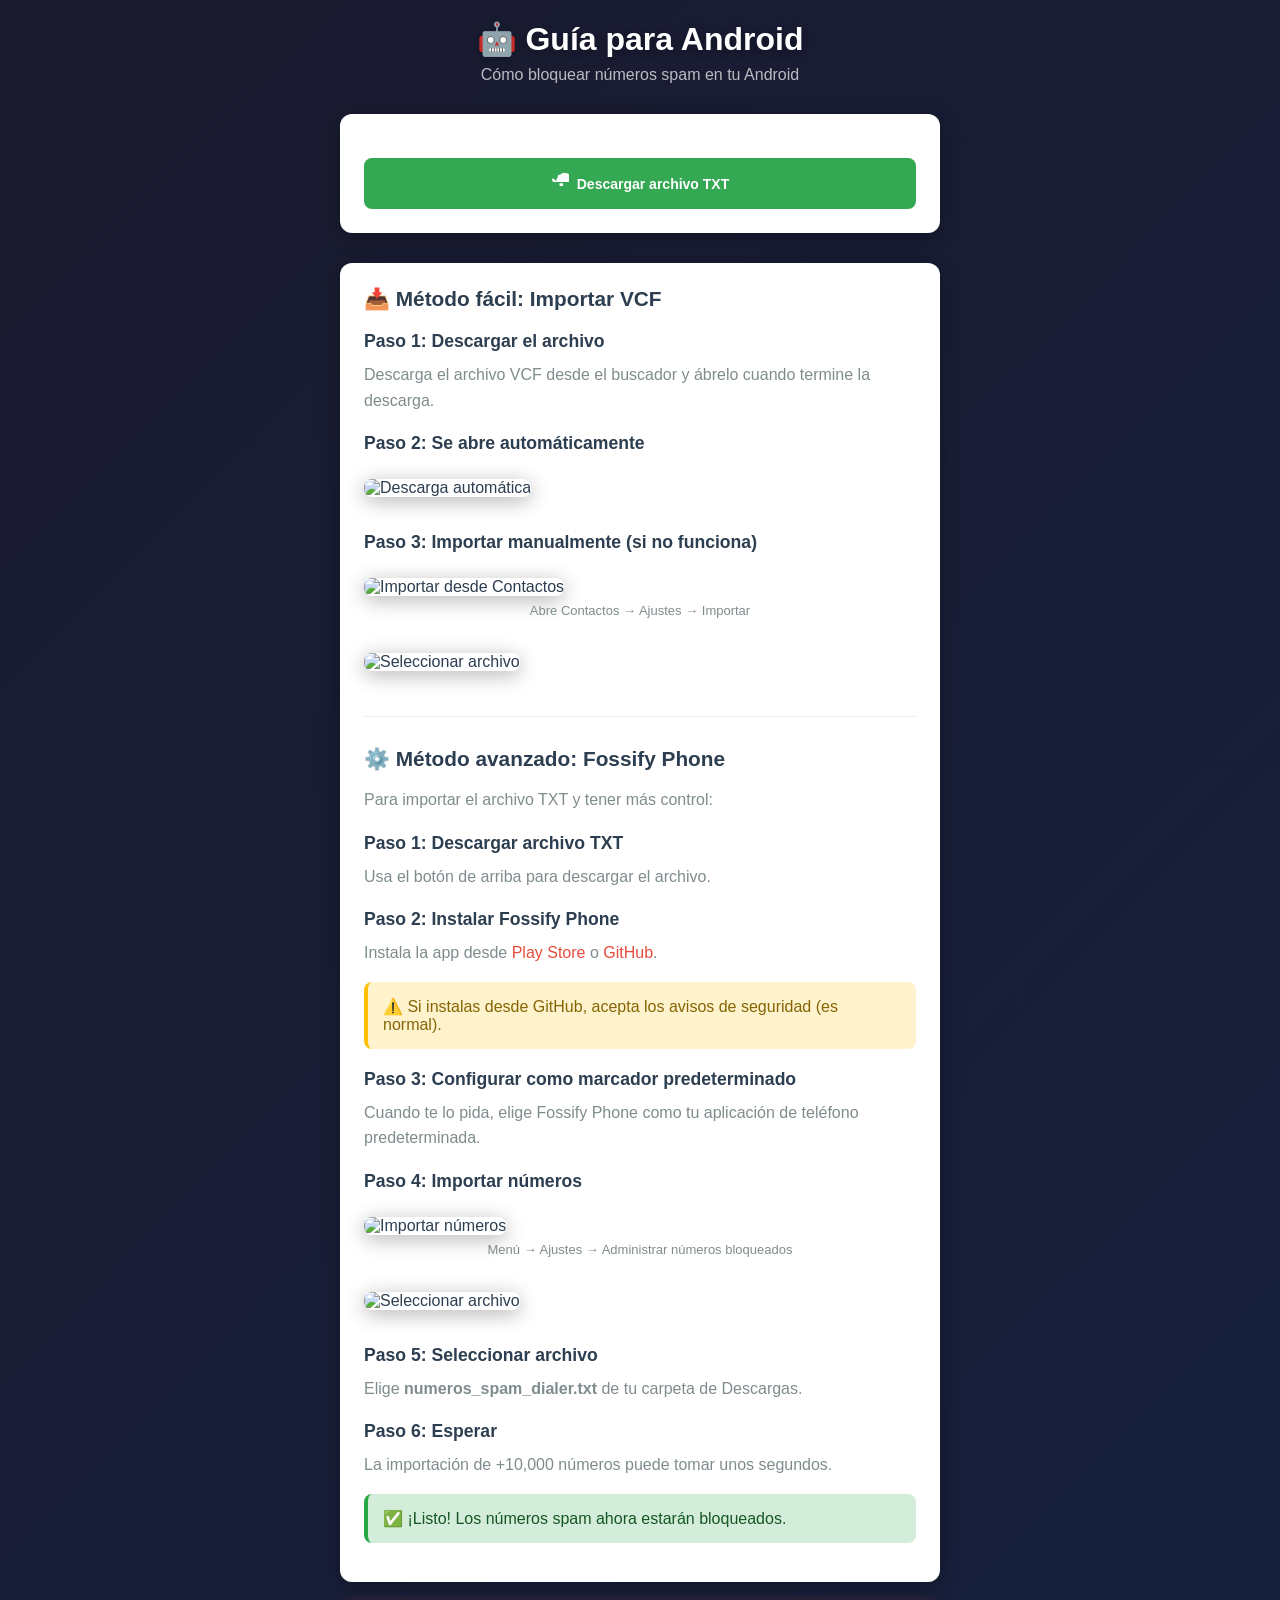
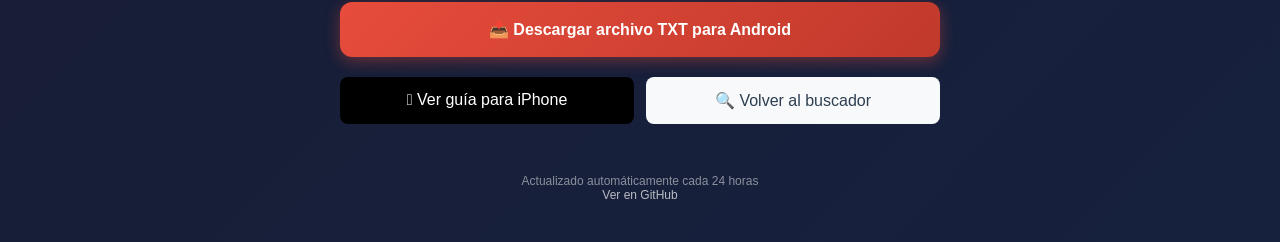
==== search/android_guide.html @ d29b0c49 "Add: guías separadas para iPhone y Android con imágenes" ====
<!DOCTYPE html>
<html lang="es">
<head>
    <meta charset="UTF-8">
    <meta name="viewport" content="width=device-width, initial-scale=1.0">
    <title>Guía para Android - Bloquear Spam</title>
    <link rel="stylesheet" href="style.css">
    <link rel="icon" href="data:image/svg+xml,<svg xmlns='http://www.w3.org/2000/svg' viewBox='0 0 100 100'><text y='.9em' font-size='90'>📱</text></svg>">
</head>
<body>
    <div class="container">
        <header class="header">
            <h1>🤖 Guía para Android</h1>
            <p class="subtitle">Cómo bloquear números spam en tu Android</p>
        </header>
        
        <div class="search-card">
            <div class="download-buttons">
                <a href="../numeros_spam_dialer.txt" download class="download-btn android">
                    <span class="btn-icon">
                        <svg width="18" height="18" viewBox="0 0 24 24" fill="currentColor">
                            <path d="M7.68 12.56c-.36-.47-.58-1.08-.58-1.75 0-1.32.77-2.47 1.91-3.09-.15-.42-.23-.87-.23-1.33 0-1.65 1.33-3 2.97-3 .35 0 .69.06 1.01.17.34-1.14 1.4-2.06 2.64-2.06.34 0 .67.05.99.15 1.13-.9 2.54-.9 3.51.17.31-.08.65-.13 1-.13 2.49 0 4.5 2.01 4.5 4.5 0 .82-.23 1.59-.62 2.26.62.51 1.04 1.26 1.04 2.11 0 1.49-1.21 2.7-2.7 2.7H4.18c-1.49 0-2.7-1.21-2.7-2.7 0-.93.47-1.75 1.2-2.3zM9.07 5.48c0-.83.67-1.5 1.5-1.5s1.5.67 1.5 1.5-.67 1.5-1.5 1.5-1.5-.67-1.5-1.5zm4.68 0c0-.83.67-1.5 1.5-1.5s1.5.67 1.5 1.5-.67 1.5-1.5 1.5-1.5-.67-1.5-1.5zm-2.35 9.57h4.68v3.51h-4.68v-3.51z"/>
                        </svg>
                    </span>
                    Descargar archivo TXT
                </a>
            </div>
        </div>
        
        <section class="guide-content">
            <div class="help-card">
                <h2>📥 Método fácil: Importar VCF</h2>
                
                <h3>Paso 1: Descargar el archivo</h3>
                <p>Descarga el archivo VCF desde el buscador y ábrelo cuando termine la descarga.</p>
                
                <h3>Paso 2: Se abre automáticamente</h3>
                <img src="https://github.com/user-attachments/assets/8772f25a-fb6e-4767-ac65-dd1fc0d0a6d5" alt="Descarga automática" class="guide-img">
                
                <h3>Paso 3: Importar manualmente (si no funciona)</h3>
                <img src="https://github.com/user-attachments/assets/0b77ac8c-4dcd-4bc8-93a6-86eb18437651" alt="Importar desde Contactos" class="guide-img">
                <p class="img-caption">Abre Contactos → Ajustes → Importar</p>
                
                <img src="https://github.com/user-attachments/assets/aee9fdbe-087e-4f33-85a3-2c79d123f8ed" alt="Seleccionar archivo" class="guide-img">
                
                <hr class="divider">
                
                <h2>⚙️ Método avanzado: Fossify Phone</h2>
                <p>Para importar el archivo TXT y tener más control:</p>
                
                <h3>Paso 1: Descargar archivo TXT</h3>
                <p>Usa el botón de arriba para descargar el archivo.</p>
                
                <h3>Paso 2: Instalar Fossify Phone</h3>
                <p>Instala la app desde <a href="https://play.google.com/store/apps/details?id=org.fossify.phone&hl=es-ES" target="_blank">Play Store</a> o <a href="https://github.com/FossifyOrg/Phone/releases" target="_blank">GitHub</a>.</p>
                
                <div class="warning-box">
                    ⚠️ Si instalas desde GitHub, acepta los avisos de seguridad (es normal).
                </div>
                
                <h3>Paso 3: Configurar como marcador predeterminado</h3>
                <p>Cuando te lo pida, elige Fossify Phone como tu aplicación de teléfono predeterminada.</p>
                
                <h3>Paso 4: Importar números</h3>
                <img src="https://github.com/user-attachments/assets/92578fd4-a00c-4a05-a808-ad29da3ca370" alt="Importar números" class="guide-img">
                <p class="img-caption">Menú → Ajustes → Administrar números bloqueados</p>
                
                <img src="https://github.com/user-attachments/assets/2ae655e0-a475-47a5-a359-c741d87c9ac2" alt="Seleccionar archivo" class="guide-img">
                
                <h3>Paso 5: Seleccionar archivo</h3>
                <p>Elige <strong>numeros_spam_dialer.txt</strong> de tu carpeta de Descargas.</p>
                
                <h3>Paso 6: Esperar</h3>
                <p>La importación de +10,000 números puede tomar unos segundos.</p>
                
                <div class="success-box">
                    ✅ ¡Listo! Los números spam ahora estarán bloqueados.
                </div>
            </div>
        </section>
        
        <div class="full-download">
            <a href="../numeros_spam_dialer.txt" download class="full-download-btn">
                📥 Descargar archivo TXT para Android
            </a>
        </div>
        
        <nav class="nav-buttons">
            <a href="iphone_guide.html" class="nav-btn iphone">
                 Ver guía para iPhone
            </a>
            <a href="index.html" class="nav-btn">
                🔍 Volver al buscador
            </a>
        </nav>
        
        <footer class="footer">
            <p>Actualizado automáticamente cada 24 horas</p>
            <p><a href="https://github.com/Darkvus/lista-telefonos-spam" target="_blank">Ver en GitHub</a></p>
        </footer>
    </div>
</body>
</html>
---- search/style.css ----
:root {
    --primary: #e74c3c;
    --primary-dark: #c0392b;
    --bg-gradient-start: #1a1a2e;
    --bg-gradient-end: #16213e;
    --card-bg: #ffffff;
    --text-primary: #2c3e50;
    --text-secondary: #7f8c8d;
    --ios-color: #000000;
    --android-color: #34a853;
    --shadow: 0 4px 20px rgba(0, 0, 0, 0.3);
    --shadow-hover: 0 8px 30px rgba(0, 0, 0, 0.4);
    --radius: 12px;
    --radius-sm: 8px;
    --transition: all 0.3s ease;
}

* {
    box-sizing: border-box;
    margin: 0;
    padding: 0;
}

body {
    font-family: -apple-system, BlinkMacSystemFont, 'Segoe UI', Roboto, sans-serif;
    background: linear-gradient(135deg, var(--bg-gradient-start) 0%, var(--bg-gradient-end) 100%);
    min-height: 100vh;
    padding: 20px;
    color: var(--text-primary);
}

.container {
    max-width: 600px;
    margin: 0 auto;
}

.header {
    text-align: center;
    margin-bottom: 30px;
}

.header h1 {
    color: #fff;
    font-size: 2rem;
    margin-bottom: 8px;
    text-shadow: 0 2px 10px rgba(0, 0, 0, 0.3);
}

.header .subtitle {
    color: rgba(255, 255, 255, 0.7);
    font-size: 1rem;
}

.search-card {
    background: var(--card-bg);
    border-radius: var(--radius);
    padding: 24px;
    box-shadow: var(--shadow);
}

.search-input-wrapper {
    position: relative;
}

.search-input {
    width: 100%;
    padding: 16px 20px;
    font-size: 18px;
    border: 2px solid #e0e0e0;
    border-radius: var(--radius-sm);
    outline: none;
    transition: var(--transition);
}

.search-input:focus {
    border-color: var(--primary);
    box-shadow: 0 0 0 4px rgba(231, 76, 60, 0.1);
}

.search-icon {
    position: absolute;
    right: 16px;
    top: 50%;
    transform: translateY(-50%);
    color: var(--text-secondary);
}

.download-buttons {
    display: flex;
    gap: 12px;
    margin-top: 20px;
}

.download-btn {
    flex: 1;
    padding: 14px 16px;
    border: none;
    border-radius: var(--radius-sm);
    font-size: 14px;
    font-weight: 600;
    cursor: pointer;
    text-decoration: none;
    text-align: center;
    transition: var(--transition);
    display: flex;
    align-items: center;
    justify-content: center;
    gap: 8px;
}

.download-btn.iphone {
    background: var(--ios-color);
    color: #fff;
}

.download-btn.android {
    background: var(--android-color);
    color: #fff;
}

.download-btn:hover {
    transform: translateY(-2px);
    box-shadow: 0 4px 15px rgba(0, 0, 0, 0.3);
}

.download-btn.iphone:hover {
    background: #1a1a1a;
}

.download-btn.android:hover {
    background: #2d8f47;
}

.btn-icon {
    font-size: 18px;
}

.stats {
    display: flex;
    justify-content: space-around;
    margin-top: 24px;
    padding-top: 24px;
    border-top: 1px solid #eee;
}

.stat {
    text-align: center;
}

.stat-value {
    font-size: 28px;
    font-weight: 700;
    color: var(--primary);
    display: block;
}

.stat-label {
    font-size: 11px;
    color: var(--text-secondary);
    text-transform: uppercase;
    letter-spacing: 0.5px;
    margin-top: 4px;
}

.results {
    margin-top: 20px;
    max-height: 350px;
    overflow-y: auto;
    padding-right: 8px;
}

.results::-webkit-scrollbar {
    width: 6px;
}

.results::-webkit-scrollbar-track {
    background: #f1f1f1;
    border-radius: 3px;
}

.results::-webkit-scrollbar-thumb {
    background: #ccc;
    border-radius: 3px;
}

.results::-webkit-scrollbar-thumb:hover {
    background: #aaa;
}

.result-item {
    background: #f8f9fa;
    padding: 14px 16px;
    margin-bottom: 10px;
    border-radius: var(--radius-sm);
    display: flex;
    justify-content: space-between;
    align-items: center;
    transition: var(--transition);
}

.result-item:hover {
    background: #f0f0f0;
    transform: translateX(4px);
}

.result-number {
    font-family: 'SF Mono', Monaco, monospace;
    font-size: 17px;
    font-weight: 600;
    color: var(--text-primary);
}

.result-source {
    font-size: 12px;
    color: var(--text-secondary);
    margin-top: 2px;
}

.result-badge {
    background: var(--primary);
    color: #fff;
    padding: 5px 12px;
    border-radius: 20px;
    font-size: 11px;
    font-weight: 600;
    text-transform: uppercase;
    letter-spacing: 0.5px;
}

.no-results,
.loading {
    text-align: center;
    color: var(--text-secondary);
    padding: 30px 20px;
}

.loading {
    animation: pulse 1.5s ease-in-out infinite;
}

@keyframes pulse {
    0%, 100% { opacity: 0.5; }
    50% { opacity: 1; }
}

.help-section {
    margin-top: 30px;
}

.help-card {
    background: var(--card-bg);
    border-radius: var(--radius);
    padding: 24px;
    box-shadow: var(--shadow);
}

.help-card h2 {
    font-size: 1.3rem;
    margin-bottom: 16px;
    color: var(--text-primary);
    display: flex;
    align-items: center;
    gap: 8px;
}

.help-card p {
    color: var(--text-secondary);
    line-height: 1.6;
    margin-bottom: 16px;
}

.help-links {
    display: flex;
    flex-direction: column;
    gap: 10px;
}

.help-link {
    display: block;
    padding: 12px 16px;
    background: #f8f9fa;
    border-radius: var(--radius-sm);
    text-decoration: none;
    color: var(--primary);
    font-weight: 500;
    transition: var(--transition);
}

.help-link:hover {
    background: #f0f0f0;
    transform: translateX(4px);
}

.full-download {
    margin-top: 20px;
}

.full-download-btn {
    display: block;
    width: 100%;
    padding: 18px;
    background: linear-gradient(135deg, var(--primary) 0%, var(--primary-dark) 100%);
    color: #fff;
    text-align: center;
    text-decoration: none;
    border-radius: var(--radius);
    font-size: 16px;
    font-weight: 600;
    transition: var(--transition);
    box-shadow: 0 4px 15px rgba(231, 76, 60, 0.4);
}

.full-download-btn:hover {
    transform: translateY(-2px);
    box-shadow: 0 6px 20px rgba(231, 76, 60, 0.5);
}

.footer {
    text-align: center;
    margin-top: 30px;
    padding: 20px;
    color: rgba(255, 255, 255, 0.5);
    font-size: 12px;
}

.footer a {
    color: rgba(255, 255, 255, 0.7);
    text-decoration: none;
}

.footer a:hover {
    color: #fff;
}

.guide-content {
    margin-top: 30px;
}

.guide-content .help-card {
    margin-bottom: 20px;
}

.guide-content h3 {
    font-size: 1.1rem;
    margin: 20px 0 10px;
    color: var(--text-primary);
}

.guide-content ul {
    margin: 10px 0 20px 20px;
    color: var(--text-secondary);
}

.guide-content li {
    margin-bottom: 8px;
}

.guide-img {
    width: 100%;
    max-width: 400px;
    border-radius: var(--radius-sm);
    margin: 15px 0;
    box-shadow: var(--shadow);
}

.img-caption {
    font-size: 13px;
    color: var(--text-secondary);
    text-align: center;
    margin-top: -10px;
    margin-bottom: 15px;
}

.divider {
    border: none;
    border-top: 1px solid #eee;
    margin: 30px 0;
}

.warning-box {
    background: #fff3cd;
    border-left: 4px solid #ffc107;
    padding: 15px;
    border-radius: var(--radius-sm);
    margin: 15px 0;
    color: #856404;
}

.success-box {
    background: #d4edda;
    border-left: 4px solid #28a745;
    padding: 15px;
    border-radius: var(--radius-sm);
    margin: 15px 0;
    color: #155724;
}

.nav-buttons {
    display: flex;
    gap: 12px;
    margin-top: 20px;
}

.nav-btn {
    flex: 1;
    padding: 14px 16px;
    background: #f8f9fa;
    border-radius: var(--radius-sm);
    text-decoration: none;
    color: var(--text-primary);
    font-weight: 500;
    text-align: center;
    transition: var(--transition);
}

.nav-btn:hover {
    background: #e9ecef;
    transform: translateY(-2px);
}

.nav-btn.iphone {
    background: #000;
    color: #fff;
}

.nav-btn.iphone:hover {
    background: #1a1a1a;
}

.nav-btn.android {
    background: var(--android-color);
    color: #fff;
}

.nav-btn.android:hover {
    background: #2d8f47;
}

.guide-content a {
    color: var(--primary);
    text-decoration: none;
}

.guide-content a:hover {
    text-decoration: underline;
}
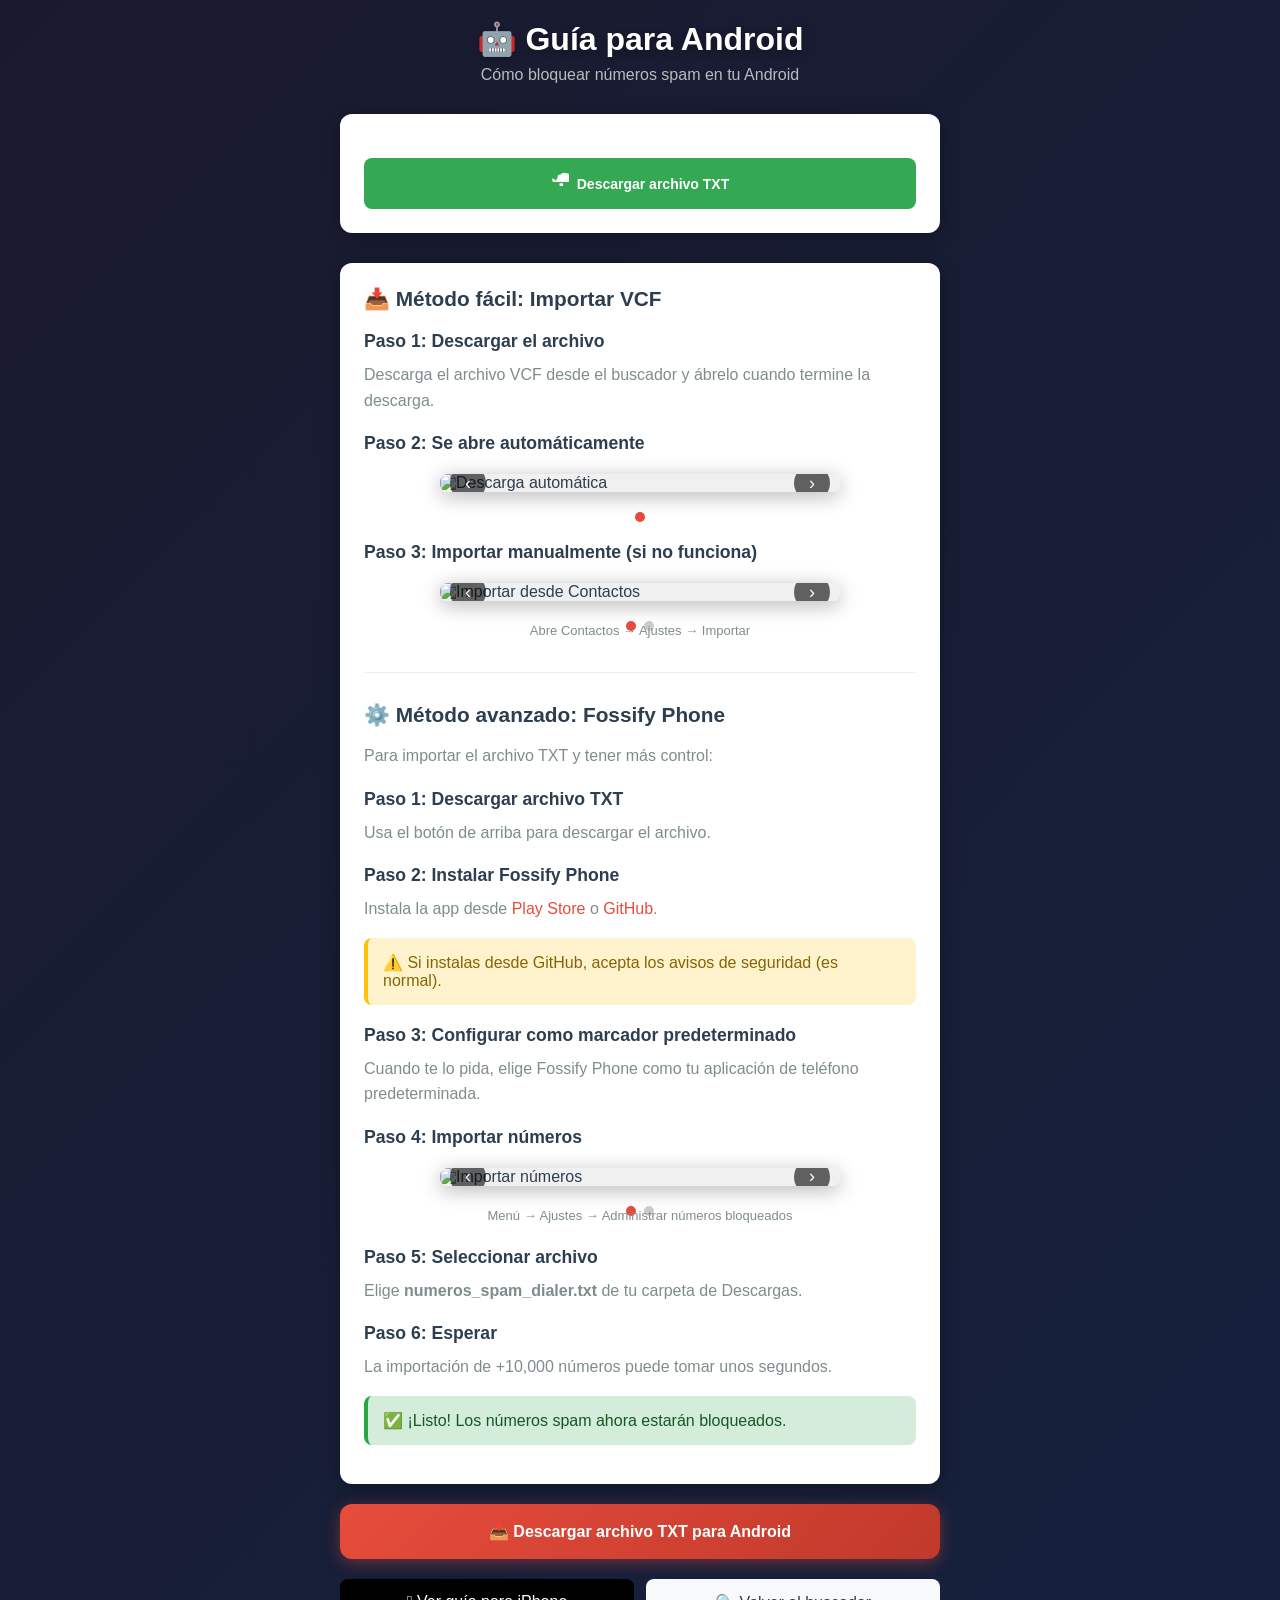
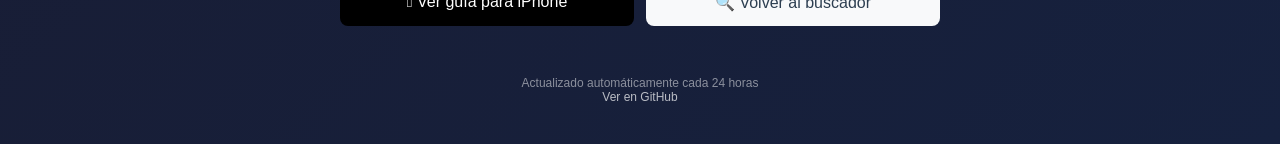
==== commit 225aaefc: "Add: carrusel de imágenes en las guías" ====
--- a/search/android_guide.html
+++ b/search/android_guide.html
@@ -35,13 +35,30 @@
                 <p>Descarga el archivo VCF desde el buscador y ábrelo cuando termine la descarga.</p>
                 
                 <h3>Paso 2: Se abre automáticamente</h3>
-                <img src="https://github.com/user-attachments/assets/8772f25a-fb6e-4767-ac65-dd1fc0d0a6d5" alt="Descarga automática" class="guide-img">
+                <div class="carousel" id="carousel1">
+                    <div class="carousel-track">
+                        <div class="carousel-slide">
+                            <img src="https://github.com/user-attachments/assets/8772f25a-fb6e-4767-ac65-dd1fc0d0a6d5" alt="Descarga automática">
+                        </div>
+                    </div>
+                    <button class="carousel-btn prev" onclick="moveCarousel('carousel1', -1)">‹</button>
+                    <button class="carousel-btn next" onclick="moveCarousel('carousel1', 1)">›</button>
+                </div>
                 
                 <h3>Paso 3: Importar manualmente (si no funciona)</h3>
-                <img src="https://github.com/user-attachments/assets/0b77ac8c-4dcd-4bc8-93a6-86eb18437651" alt="Importar desde Contactos" class="guide-img">
+                <div class="carousel" id="carousel2">
+                    <div class="carousel-track">
+                        <div class="carousel-slide">
+                            <img src="https://github.com/user-attachments/assets/0b77ac8c-4dcd-4bc8-93a6-86eb18437651" alt="Importar desde Contactos">
+                        </div>
+                        <div class="carousel-slide">
+                            <img src="https://github.com/user-attachments/assets/aee9fdbe-087e-4f33-85a3-2c79d123f8ed" alt="Seleccionar archivo">
+                        </div>
+                    </div>
+                    <button class="carousel-btn prev" onclick="moveCarousel('carousel2', -1)">‹</button>
+                    <button class="carousel-btn next" onclick="moveCarousel('carousel2', 1)">›</button>
+                </div>
                 <p class="img-caption">Abre Contactos → Ajustes → Importar</p>
-                
-                <img src="https://github.com/user-attachments/assets/aee9fdbe-087e-4f33-85a3-2c79d123f8ed" alt="Seleccionar archivo" class="guide-img">
                 
                 <hr class="divider">
                 
@@ -62,10 +79,19 @@
                 <p>Cuando te lo pida, elige Fossify Phone como tu aplicación de teléfono predeterminada.</p>
                 
                 <h3>Paso 4: Importar números</h3>
-                <img src="https://github.com/user-attachments/assets/92578fd4-a00c-4a05-a808-ad29da3ca370" alt="Importar números" class="guide-img">
+                <div class="carousel" id="carousel3">
+                    <div class="carousel-track">
+                        <div class="carousel-slide">
+                            <img src="https://github.com/user-attachments/assets/92578fd4-a00c-4a05-a808-ad29da3ca370" alt="Importar números">
+                        </div>
+                        <div class="carousel-slide">
+                            <img src="https://github.com/user-attachments/assets/2ae655e0-a475-47a5-a359-c741d87c9ac2" alt="Seleccionar archivo">
+                        </div>
+                    </div>
+                    <button class="carousel-btn prev" onclick="moveCarousel('carousel3', -1)">‹</button>
+                    <button class="carousel-btn next" onclick="moveCarousel('carousel3', 1)">›</button>
+                </div>
                 <p class="img-caption">Menú → Ajustes → Administrar números bloqueados</p>
-                
-                <img src="https://github.com/user-attachments/assets/2ae655e0-a475-47a5-a359-c741d87c9ac2" alt="Seleccionar archivo" class="guide-img">
                 
                 <h3>Paso 5: Seleccionar archivo</h3>
                 <p>Elige <strong>numeros_spam_dialer.txt</strong> de tu carpeta de Descargas.</p>
@@ -99,5 +125,66 @@
             <p><a href="https://github.com/Darkvus/lista-telefonos-spam" target="_blank">Ver en GitHub</a></p>
         </footer>
     </div>
+
+    <script>
+        const carousels = {};
+        
+        function initCarousel(id) {
+            const carousel = document.getElementById(id);
+            const track = carousel.querySelector('.carousel-track');
+            const slides = track.querySelectorAll('.carousel-slide');
+            const totalSlides = slides.length;
+            
+            carousels[id] = { current: 0, total: totalSlides };
+            
+            // Create dots
+            const dotsContainer = document.createElement('div');
+            dotsContainer.className = 'carousel-dots';
+            for (let i = 0; i < totalSlides; i++) {
+                const dot = document.createElement('button');
+                dot.className = 'carousel-dot' + (i === 0 ? ' active' : '');
+                dot.onclick = () => goToSlide(id, i);
+                dotsContainer.appendChild(dot);
+            }
+            carousel.parentNode.insertBefore(dotsContainer, carousel.nextSibling);
+        }
+        
+        function moveCarousel(id, direction) {
+            const carousel = carousels[id];
+            if (!carousel) return;
+            
+            carousel.current = (carousel.current + direction + carousel.total) % carousel.total;
+            updateCarousel(id);
+        }
+        
+        function goToSlide(id, index) {
+            const carousel = carousels[id];
+            if (!carousel) return;
+            
+            carousel.current = index;
+            updateCarousel(id);
+        }
+        
+        function updateCarousel(id) {
+            const carousel = document.getElementById(id);
+            const track = carousel.querySelector('.carousel-track');
+            const carouselData = carousels[id];
+            
+            track.style.transform = `translateX(-${carouselData.current * 100}%)`;
+            
+            // Update dots
+            const dots = carousel.parentNode.querySelectorAll('.carousel-dot');
+            dots.forEach((dot, i) => {
+                dot.classList.toggle('active', i === carouselData.current);
+            });
+        }
+        
+        // Initialize all carousels
+        document.addEventListener('DOMContentLoaded', () => {
+            initCarousel('carousel1');
+            initCarousel('carousel2');
+            initCarousel('carousel3');
+        });
+    </script>
 </body>
 </html>
--- a/search/style.css
+++ b/search/style.css
@@ -444,3 +444,83 @@
 .guide-content a:hover {
     text-decoration: underline;
 }
+
+.carousel {
+    position: relative;
+    max-width: 400px;
+    margin: 20px auto;
+    overflow: hidden;
+    border-radius: var(--radius-sm);
+    box-shadow: var(--shadow);
+}
+
+.carousel-track {
+    display: flex;
+    transition: transform 0.4s ease;
+}
+
+.carousel-slide {
+    min-width: 100%;
+    display: flex;
+    align-items: center;
+    justify-content: center;
+    background: #f0f0f0;
+}
+
+.carousel-slide img {
+    width: 100%;
+    height: auto;
+    display: block;
+}
+
+.carousel-btn {
+    position: absolute;
+    top: 50%;
+    transform: translateY(-50%);
+    background: rgba(0, 0, 0, 0.6);
+    color: #fff;
+    border: none;
+    width: 36px;
+    height: 36px;
+    border-radius: 50%;
+    cursor: pointer;
+    font-size: 18px;
+    display: flex;
+    align-items: center;
+    justify-content: center;
+    transition: var(--transition);
+    z-index: 10;
+}
+
+.carousel-btn:hover {
+    background: rgba(0, 0, 0, 0.8);
+}
+
+.carousel-btn.prev {
+    left: 10px;
+}
+
+.carousel-btn.next {
+    right: 10px;
+}
+
+.carousel-dots {
+    display: flex;
+    justify-content: center;
+    gap: 8px;
+    margin-top: 12px;
+}
+
+.carousel-dot {
+    width: 10px;
+    height: 10px;
+    border-radius: 50%;
+    background: #ccc;
+    border: none;
+    cursor: pointer;
+    transition: var(--transition);
+}
+
+.carousel-dot.active {
+    background: var(--primary);
+}
